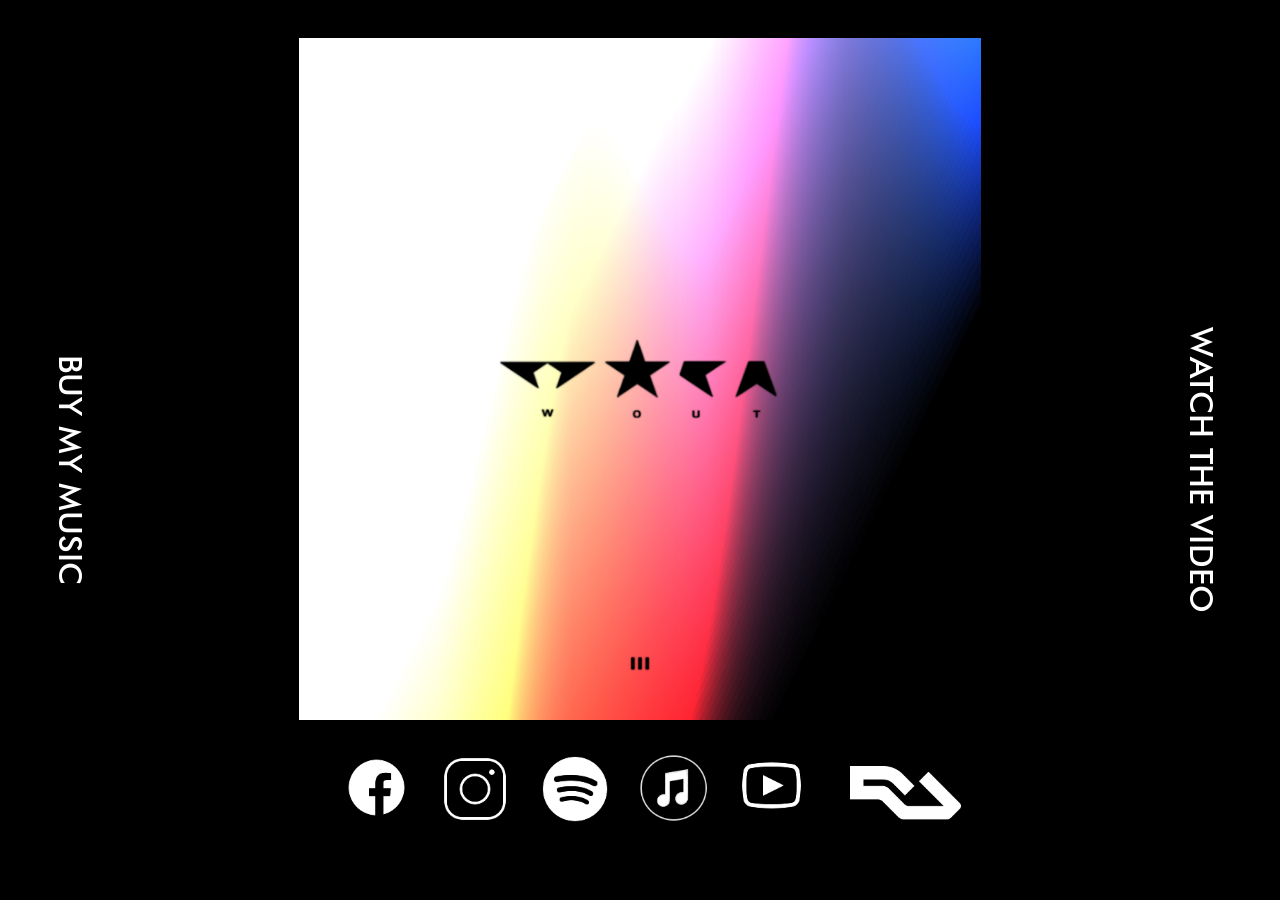
==== public_html/index.html @ bb03f3c4 "Link video Mars Argo (Remix)" ====
<!DOCTYPE html>
<html>
    <head>
        <title>Rino Bellandi</title>
        <meta charset="UTF-8">
        <meta name="viewport" content="width=device-width, initial-scale=1.0">
        
        <link href="css/style.css" rel="stylesheet" />
        <link rel="shortcut icon" type="image/x-icon" href="img/2D_black_bg.png"/>
        
    </head>
    <body>

        <img id="record-img" src="img/1_novembre_20.jpg" alt="Copertina dell'ultima traccia uscita" />
        
        <a class="side-text" id="side-text-l" href="https://rinobellandi.bandcamp.com" target="_blank">
            Buy my music
        </a>
        <a class="side-text" id="side-text-r" href="https://www.youtube.com/watch?v=Bvd3vIh54ME&lc=UgzD-Y5ObX-TCcmrSol4AaABAg" target="_blank">
            Watch the video
        </a>

        <ul id="social-links">

            <li>
                <a href="https://www.facebook.com/rinobellandimusic" target="_blank">
                    <img class="social-icon" src="img/fb-icon.png" alt="Facebook"/>
                </a>
            </li>
            <li>
                <a href="https://www.instagram.com/rinobellandi/?hl=it" target="_blank">
                    <img class="social-icon" src="img/ig-icon.png" alt="Instagram"/>
                </a>
            </li>
            <li>
                <a href="https://open.spotify.com/artist/0BEPEOgy9NaI8jFMLPS6cU?si=-Le2gpbDRzSrOAkYnFDE8w" target="_blank">
                    <img class="social-icon" src="img/spotify-icon.png" alt="Spotify"/>
                </a>
            </li>
            <li>
                <a href="https://music.apple.com/it/album/wout-stars-part-iii/1539877351?l=en" target="_blank">
                    <img class="social-icon" src="img/apple-music-icon.png" alt="Apple Music"/>
                </a>
            </li>
            <li>
                <a href="https://www.youtube.com/channel/UCrtrSc6j99V6AUIYhAX1M0A?sub_confirmation=1" target="_blank">
                    <img class="social-icon" src="img/yt-icon.png" alt="YouTube"/>
                </a>
            </li>
            <li>
                <a href="https://www.residentadvisor.net/dj/rinobellandi" target="_blank">
                    <img id="ra-icon" class="social-icon" src="img/ra-icon.png" alt="Resident Advisor"/>
                </a>
            </li>

        </ul>
        
    </body>
</html>
---- public_html/css/style.css ----
@font-face {
    
    font-family: "Futura";
    src: url("../fonts/FuturaMedium.ttf")
        
}

@media (orientation: portrait) {
 
    html {

        width: 100vw;

    }

    body {

        background-color: #000;
        width: 100%;
        margin: 0px;
        text-align: center;


    }

    #record-img {

        margin-top: 20%;
        margin-bottom: 18%;
        width: 100%;

    }

    #social-links {

        list-style: none;
        width: 100%;
        height: 20%;
        margin: 0px;
        padding-left: 1%;
        display: flex;
        justify-content: center;

    }


    .social-icon {

        max-width: 70%;

    }   
    
    .side-text {
        
        visibility: hidden;
        
    }

}

@media (orientation: landscape) {
    
    html {

        height: 100vh;

    }

    body {

        background-color: #000;
        height: 100%;
        margin: 0px;
        text-align: center;

    }

    #record-img {
        
        box-sizing: border-box;
        padding-top: 3%;
        height: 80%;

    }

    #social-links {

        list-style: none;
        height: 15%;
        margin: 0px;
        padding-top: 2%;
        display: flex;
        justify-content: center;

    }


    .social-icon {

        max-width: 70%;

    }  
    
    .side-text {
        
        transform: rotate(90deg);
        text-transform: uppercase;
        position: absolute;
        top: 50%;
        
    }
    
    .side-text:focus, .side-text:hover {
        
        color: lightgray;
        
    }
    
    #side-text-r {
     
        right: -5%;
          
    }
    
    #side-text-l {

        left: -3.5%;
   
    }
    
}

body {
    
    color: white;
    font-size: 2em;
    font-family: "Futura";
    
}

.social-icon {

    padding-bottom: 3%;

}

#ra-icon {

    max-width: 65%;
    padding-top: 7%;

}

a {

    text-decoration: none;
    color: inherit;

}

a > img:hover, a > img:focus {

    text-decoration: none;
    color: inherit;
    border-bottom: 3px white solid;

}
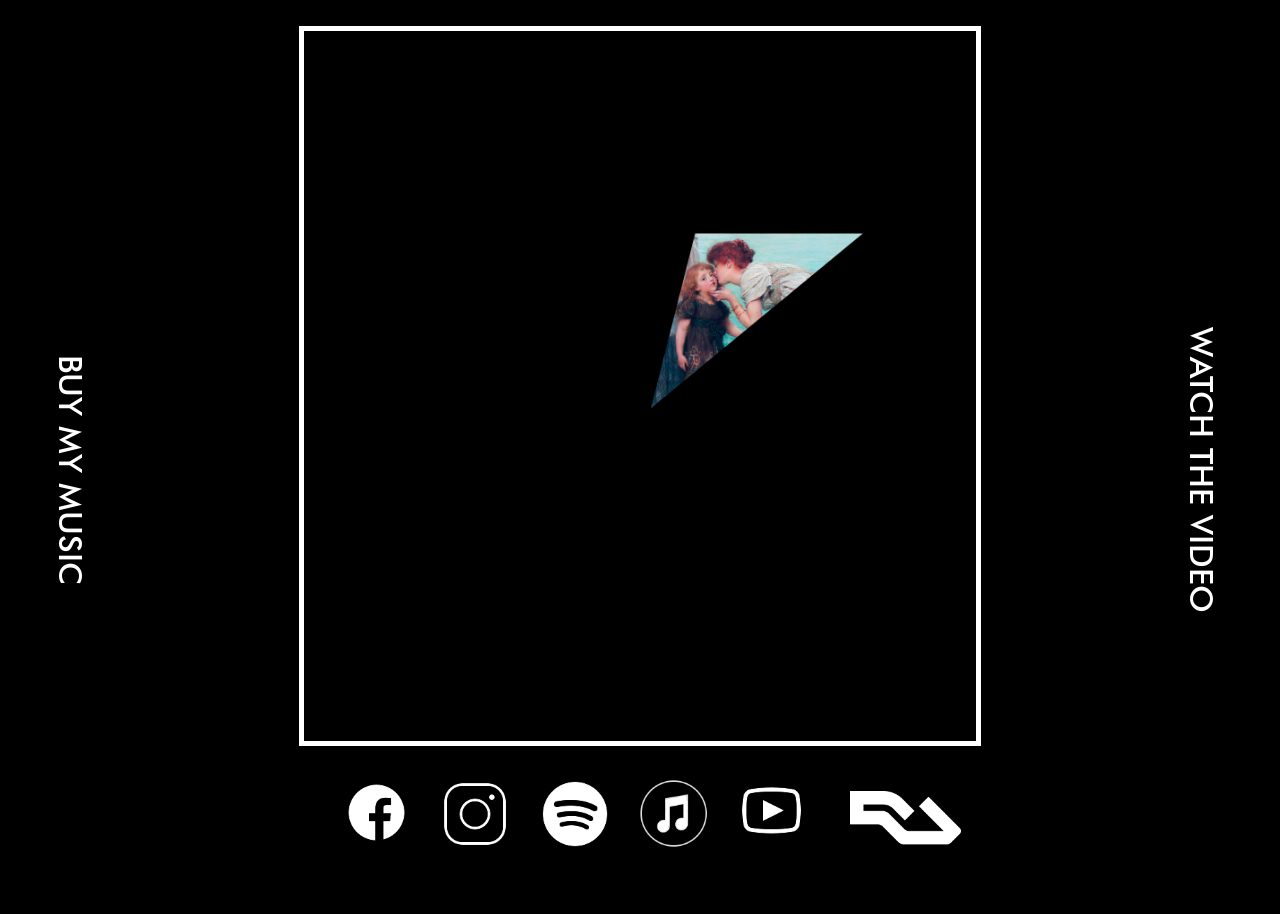
==== commit 65c68c09: "Update cover for Four Kids (Remix)" ====
--- a/public_html/index.html
+++ b/public_html/index.html
@@ -11,7 +11,7 @@
     </head>
     <body>
 
-        <img id="record-img" src="img/1_novembre_20.jpg" alt="Copertina dell'ultima traccia uscita" />
+        <img id="record-img" src="img/2_gennaio_21.png" style="border: 5px solid white; margin-top: 2%;" alt="Copertina dell'ultima traccia uscita" />
         
         <a class="side-text" id="side-text-l" href="https://rinobellandi.bandcamp.com" target="_blank">
             Buy my music
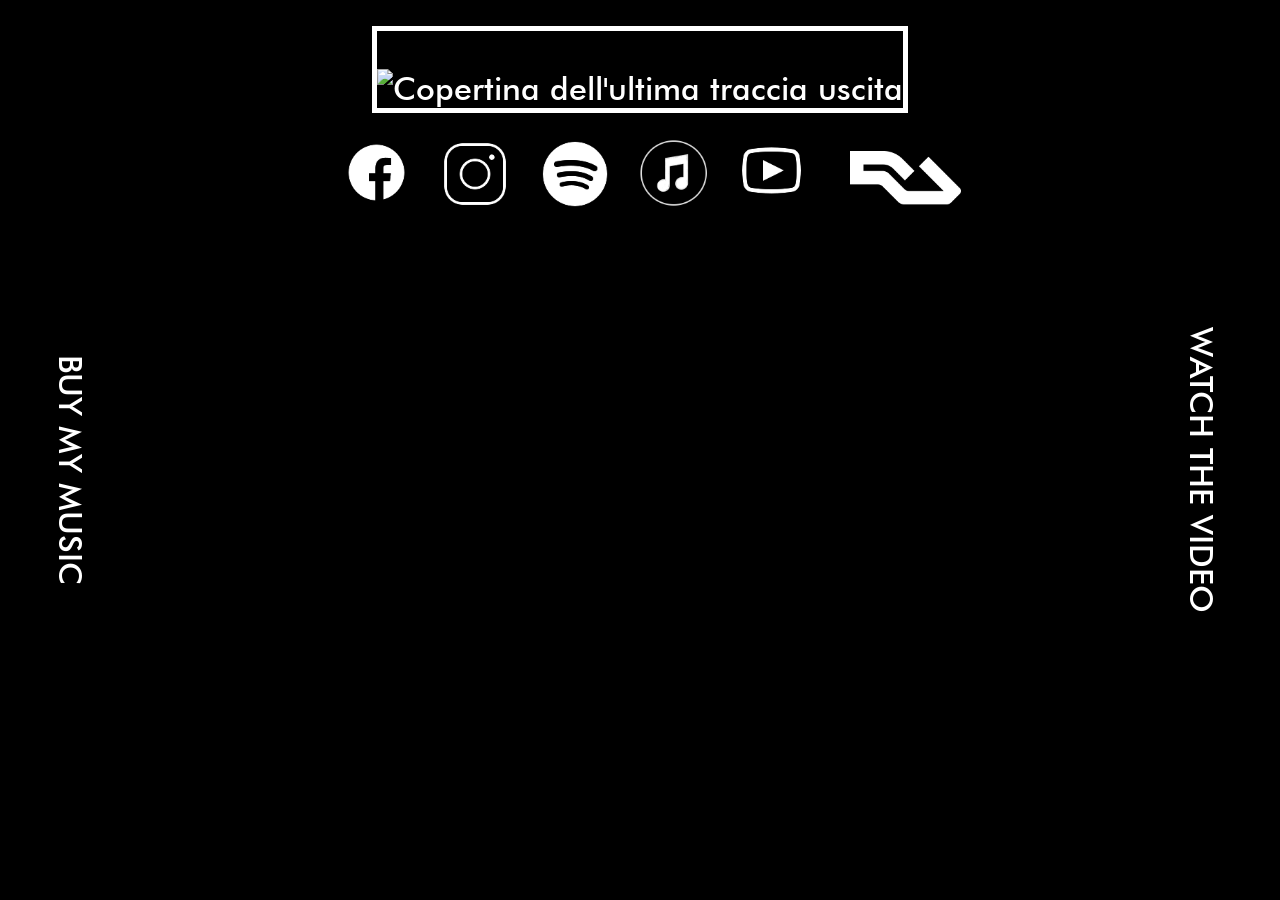
==== commit 88c4880c: "Aggiornata copertina 5 Aprile '21" ====
--- a/public_html/index.html
+++ b/public_html/index.html
@@ -11,7 +11,7 @@
     </head>
     <body>
 
-        <img id="record-img" src="img/2_gennaio_21.png" style="border: 5px solid white; margin-top: 2%;" alt="Copertina dell'ultima traccia uscita" />
+        <img id="record-img" src="img/5_aprile_21.png" style="border: 5px solid white; margin-top: 2%;" alt="Copertina dell'ultima traccia uscita" />
         
         <a class="side-text" id="side-text-l" href="https://rinobellandi.bandcamp.com" target="_blank">
             Buy my music
@@ -38,7 +38,7 @@
                 </a>
             </li>
             <li>
-                <a href="https://music.apple.com/it/album/wout-stars-part-iii/1539877351?l=en" target="_blank">
+                <a href="https://music.apple.com/tr/album/four-kids-rino-bellandi-remix-single/1546557488" target="_blank">
                     <img class="social-icon" src="img/apple-music-icon.png" alt="Apple Music"/>
                 </a>
             </li>
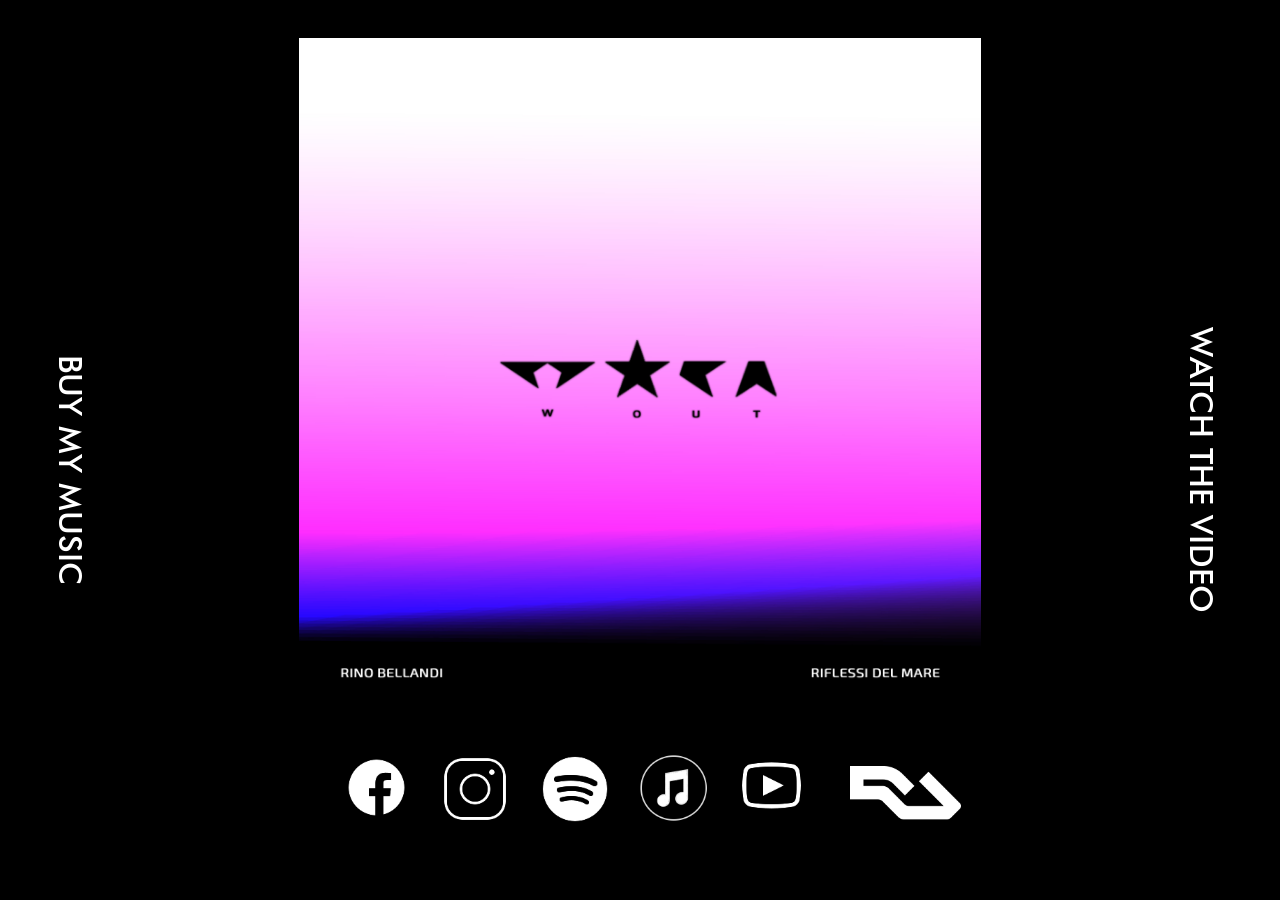
==== commit 077ef415: "Aggiornata copertina 21 Maggio 2021" ====
--- a/public_html/index.html
+++ b/public_html/index.html
@@ -11,7 +11,7 @@
     </head>
     <body>
 
-        <img id="record-img" src="img/5_aprile_21.png" style="border: 5px solid white; margin-top: 2%;" alt="Copertina dell'ultima traccia uscita" />
+        <img id="record-img" src="img/21_maggio_21.jpg" style="" alt="Copertina dell'ultima traccia uscita" />
         
         <a class="side-text" id="side-text-l" href="https://rinobellandi.bandcamp.com" target="_blank">
             Buy my music
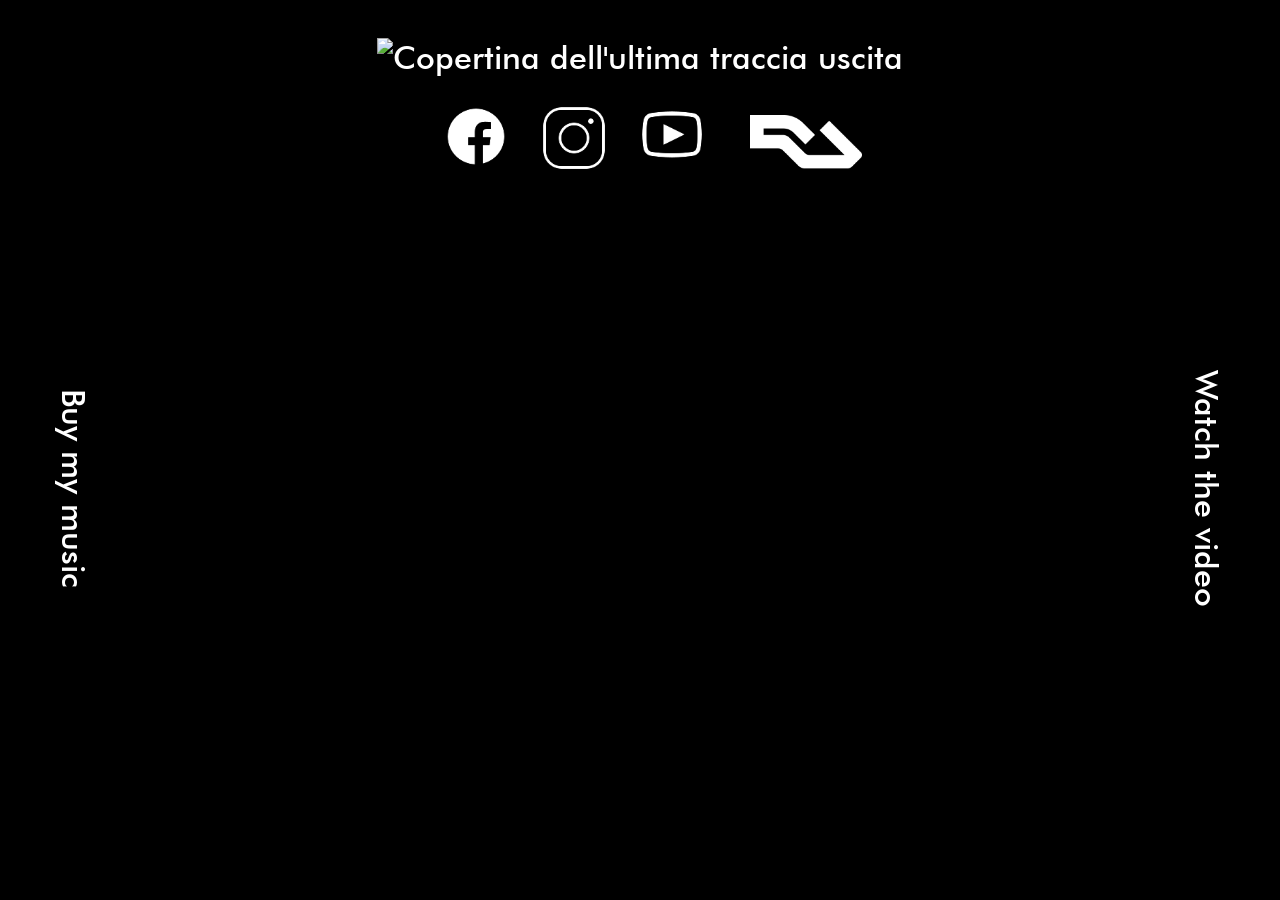
==== commit bb663e2f: "Fix alla main page" ====
--- a/public_html/index.html
+++ b/public_html/index.html
@@ -11,27 +11,28 @@
     </head>
     <body>
 
-        <img id="record-img" src="img/21_maggio_21.jpg" style="" alt="Copertina dell'ultima traccia uscita" />
+        <img id="record-img" src="img/logo.jpeg" style="" alt="Copertina dell'ultima traccia uscita" />
         
-        <a class="side-text" id="side-text-l" href="https://rinobellandi.bandcamp.com" target="_blank">
+        <a class="side-text" id="side-text-l" href="https://xy-71.bandcamp.com" target="_blank">
             Buy my music
         </a>
-        <a class="side-text" id="side-text-r" href="https://www.youtube.com/watch?v=Bvd3vIh54ME&lc=UgzD-Y5ObX-TCcmrSol4AaABAg" target="_blank">
+        <a class="side-text" id="side-text-r" href="https://youtube.com/channel/UCGd9GiFXjnzqJP6mdz7DvJQ" target="_blank">
             Watch the video
         </a>
 
         <ul id="social-links">
 
             <li>
-                <a href="https://www.facebook.com/rinobellandimusic" target="_blank">
+                <a href="https://facebook.com/XY71Music/" target="_blank">
                     <img class="social-icon" src="img/fb-icon.png" alt="Facebook"/>
                 </a>
             </li>
             <li>
-                <a href="https://www.instagram.com/rinobellandi/?hl=it" target="_blank">
+                <a href="https://www.instagram.com/rbxy71/?hl=it" target="_blank">
                     <img class="social-icon" src="img/ig-icon.png" alt="Instagram"/>
                 </a>
             </li>
+            <!--
             <li>
                 <a href="https://open.spotify.com/artist/0BEPEOgy9NaI8jFMLPS6cU?si=-Le2gpbDRzSrOAkYnFDE8w" target="_blank">
                     <img class="social-icon" src="img/spotify-icon.png" alt="Spotify"/>
@@ -42,13 +43,14 @@
                     <img class="social-icon" src="img/apple-music-icon.png" alt="Apple Music"/>
                 </a>
             </li>
+            -->
             <li>
-                <a href="https://www.youtube.com/channel/UCrtrSc6j99V6AUIYhAX1M0A?sub_confirmation=1" target="_blank">
+                <a href="https://youtube.com/channel/UCGd9GiFXjnzqJP6mdz7DvJQ?sub_confirmation=1" target="_blank">
                     <img class="social-icon" src="img/yt-icon.png" alt="YouTube"/>
                 </a>
             </li>
             <li>
-                <a href="https://www.residentadvisor.net/dj/rinobellandi" target="_blank">
+                <a href="https://ra.co/dj/xy-71" target="_blank">
                     <img id="ra-icon" class="social-icon" src="img/ra-icon.png" alt="Resident Advisor"/>
                 </a>
             </li>
--- a/public_html/css/style.css
+++ b/public_html/css/style.css
@@ -1,167 +1,122 @@
 @font-face {
-    
-    font-family: "Futura";
-    src: url("../fonts/FuturaMedium.ttf")
-        
+  font-family: "Futura";
+  src: url("../fonts/FuturaMedium.ttf");
+}
+body {
+  color: white;
+  font-family: "Futura";
+  font-size: 2em;
+}
+
+.social-icon {
+  padding-bottom: 3%;
+}
+
+#ra-icon {
+  max-width: 65%;
+  padding-top: 7%;
+}
+
+a {
+  text-decoration: none;
+  color: inherit;
+}
+
+a > img:hover, a > img:focus {
+  text-decoration: none;
+  color: inherit;
+  border-bottom: 3px solid white;
+}
+
+.side-text:focus, .side-text:hover {
+  border: 3px solid white;
+  margin: -3px;
 }
 
 @media (orientation: portrait) {
- 
-    html {
+  html {
+    width: 100vw;
+  }
 
-        width: 100vw;
+  body {
+    background-color: #000;
+    width: 100%;
+    margin: 0px;
+    text-align: center;
+    font-size: 1.5em;
+  }
 
-    }
+  #record-img {
+    margin-top: 20%;
+    margin-bottom: 18%;
+    width: 100%;
+  }
 
-    body {
+  #social-links {
+    list-style: none;
+    width: 100%;
+    height: 20%;
+    margin: 0px;
+    padding-left: 1%;
+    display: flex;
+    justify-content: center;
+  }
 
-        background-color: #000;
-        width: 100%;
-        margin: 0px;
-        text-align: center;
+  .social-icon {
+    max-width: 70%;
+  }
 
+  .side-text {
+    position: relative;
+    top: -1em;
+    padding: 2%;
+  }
+}
+@media (orientation: landscape) {
+  html {
+    height: 100vh;
+  }
 
-    }
+  body {
+    background-color: #000;
+    height: 100%;
+    margin: 0px;
+    text-align: center;
+  }
 
-    #record-img {
+  #record-img {
+    box-sizing: border-box;
+    padding-top: 3%;
+    height: 80%;
+  }
 
-        margin-top: 20%;
-        margin-bottom: 18%;
-        width: 100%;
+  #social-links {
+    list-style: none;
+    height: 15%;
+    margin: 0px;
+    padding-top: 2%;
+    display: flex;
+    justify-content: center;
+  }
 
-    }
+  .social-icon {
+    max-width: 70%;
+  }
 
-    #social-links {
+  .side-text {
+    transform: rotate(90deg);
+    padding: 1.5%;
+    position: absolute;
+    top: 50%;
+  }
 
-        list-style: none;
-        width: 100%;
-        height: 20%;
-        margin: 0px;
-        padding-left: 1%;
-        display: flex;
-        justify-content: center;
+  #side-text-r {
+    right: -5%;
+  }
 
-    }
-
-
-    .social-icon {
-
-        max-width: 70%;
-
-    }   
-    
-    .side-text {
-        
-        visibility: hidden;
-        
-    }
-
+  #side-text-l {
+    left: -3.5%;
+  }
 }
 
-@media (orientation: landscape) {
-    
-    html {
-
-        height: 100vh;
-
-    }
-
-    body {
-
-        background-color: #000;
-        height: 100%;
-        margin: 0px;
-        text-align: center;
-
-    }
-
-    #record-img {
-        
-        box-sizing: border-box;
-        padding-top: 3%;
-        height: 80%;
-
-    }
-
-    #social-links {
-
-        list-style: none;
-        height: 15%;
-        margin: 0px;
-        padding-top: 2%;
-        display: flex;
-        justify-content: center;
-
-    }
-
-
-    .social-icon {
-
-        max-width: 70%;
-
-    }  
-    
-    .side-text {
-        
-        transform: rotate(90deg);
-        text-transform: uppercase;
-        position: absolute;
-        top: 50%;
-        
-    }
-    
-    .side-text:focus, .side-text:hover {
-        
-        color: lightgray;
-        
-    }
-    
-    #side-text-r {
-     
-        right: -5%;
-          
-    }
-    
-    #side-text-l {
-
-        left: -3.5%;
-   
-    }
-    
-}
-
-body {
-    
-    color: white;
-    font-size: 2em;
-    font-family: "Futura";
-    
-}
-
-.social-icon {
-
-    padding-bottom: 3%;
-
-}
-
-#ra-icon {
-
-    max-width: 65%;
-    padding-top: 7%;
-
-}
-
-a {
-
-    text-decoration: none;
-    color: inherit;
-
-}
-
-a > img:hover, a > img:focus {
-
-    text-decoration: none;
-    color: inherit;
-    border-bottom: 3px white solid;
-
-}+/*# sourceMappingURL=style.css.map */
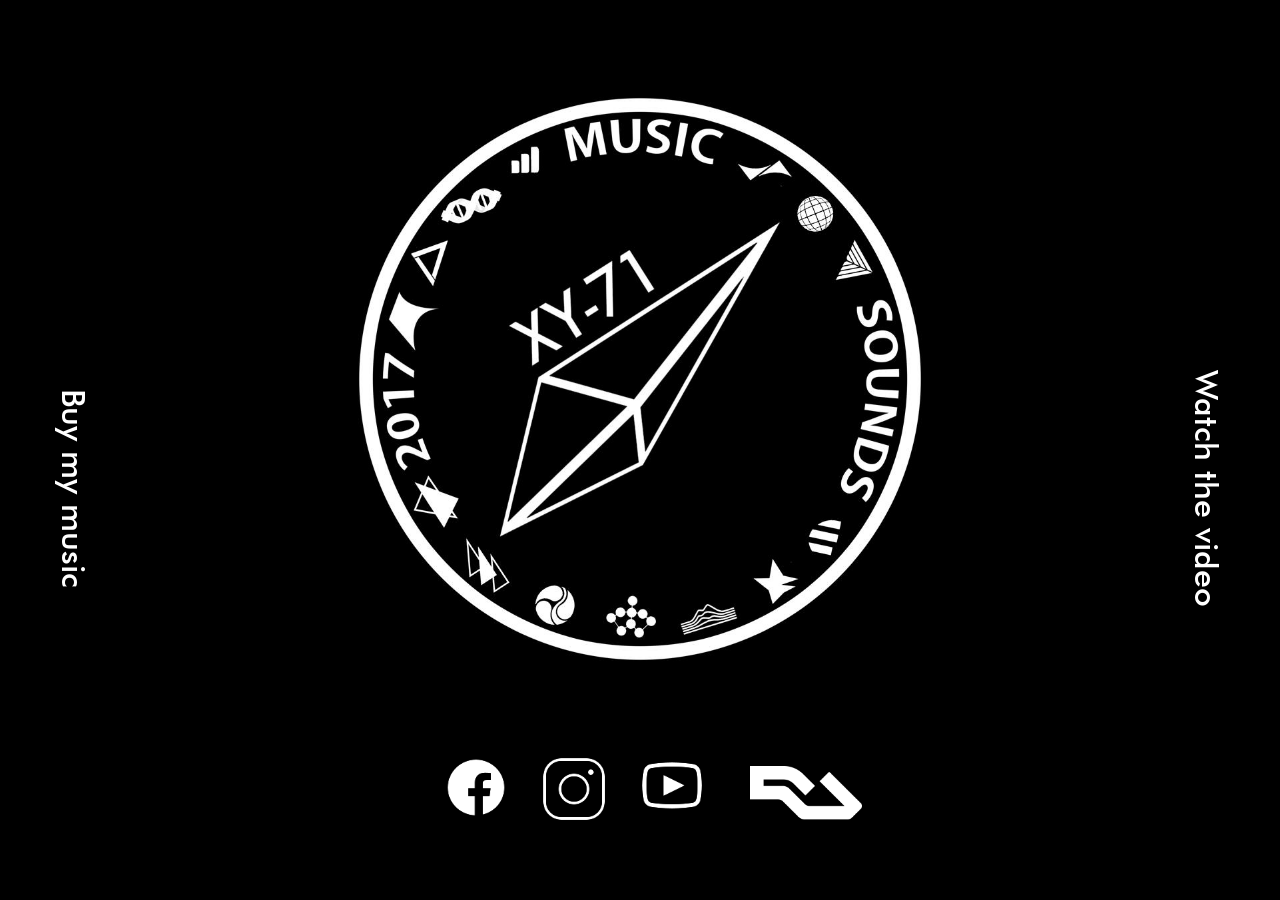
==== commit 3e61d9d5: "Fix al titolo della pagina" ====
--- a/public_html/index.html
+++ b/public_html/index.html
@@ -1,7 +1,7 @@
 <!DOCTYPE html>
 <html>
     <head>
-        <title>Rino Bellandi</title>
+        <title>XY-71</title>
         <meta charset="UTF-8">
         <meta name="viewport" content="width=device-width, initial-scale=1.0">
         
